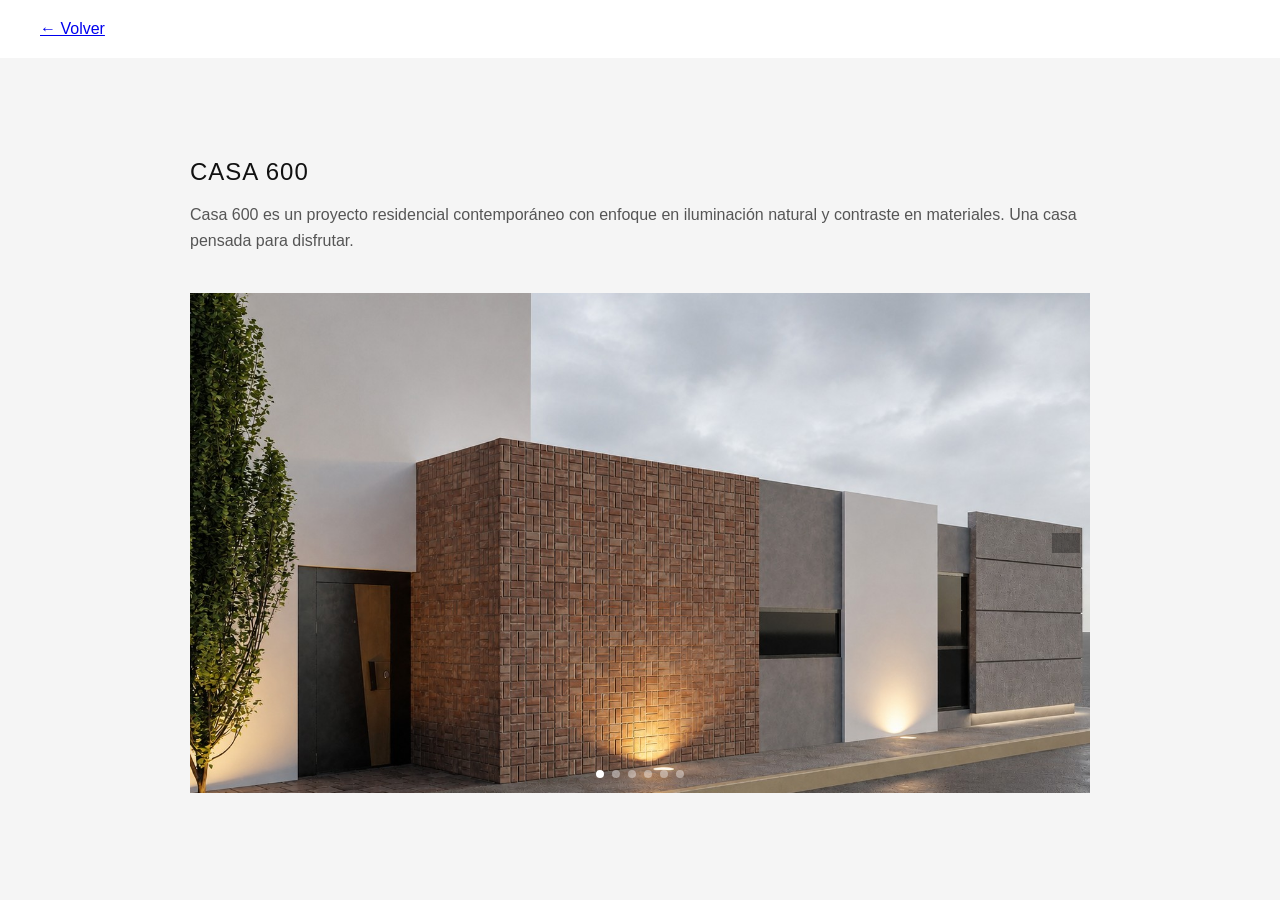
==== Proyectos/Casa 600.html @ d4c2d1f9 "Subir sitio web de Pineda Arquitectos" ====
<!DOCTYPE html>
<html lang="es">
<head>
<meta charset="UTF-8">
<title>CASA 600</title>
<link rel="stylesheet" href="../styles.css">
</head>

<body>

<header>
<a href="../index.html">← Volver</a>
</header>

<section class="proyecto-detalle">

<h1>CASA 600</h1>

<p>
Casa 600 es un proyecto residencial contemporáneo con enfoque en iluminación natural y contraste en materiales. Una casa pensada para disfrutar.
</p>


<div class="slider">
    <button class="prev"></button>
    <div class="slides-wrapper">

<img class="slide active" src="../assets/images/proyecto1.jpg" alt="">
<img class="slide" src="../assets/images/proyecto2.jpg" alt="">
<img class="slide" src="../assets/images/proyecto4.jpg" alt="">
<img class="slide" src="../assets/images/proyecto5.jpg" alt="">
<img class="slide" src="../assets/images/proyecto7.jpg" alt="">
<img class="slide" src="../assets/images/proyecto8.jpg" alt="">




</div>

<button class="next"></button>

<!-- indicadores -->
 <div class="dots"></div>

</div>

</section>

<script>
document.addEventListener("DOMContentLoaded", () => {

const slides = document.querySelectorAll(".slide");
const prev = document.querySelector(".prev");
const next = document.querySelector(".next");
const dotsContainer = document.querySelector(".dots");

let index = 0;

// Crear dots
slides.forEach((_, i) => {
const dot = document.createElement("div");
dot.classList.add("dot");
dotsContainer.appendChild(dot);

dot.addEventListener("click", () => {
index = i;
updateSlider();
});
});

const dots = document.querySelectorAll(".dot");

function updateSlider() {
slides.forEach(s => s.classList.remove("active"));
dots.forEach(d => d.classList.remove("active"));

slides[index].classList.add("active");
dots[index].classList.add("active");
}

function nextSlide() {
index = (index + 1) % slides.length;
updateSlider();
}

function prevSlideFn() {
index = (index - 1 + slides.length) % slides.length;
updateSlider();
}

next.addEventListener("click", nextSlide);
prev.addEventListener("click", prevSlideFn);

// SWIPE móvil
let startX = 0;

document.querySelector(".slider").addEventListener("touchstart", e => {
startX = e.touches[0].clientX;
});

document.querySelector(".slider").addEventListener("touchend", e => {
let endX = e.changedTouches[0].clientX;

if (startX - endX > 50) nextSlide();
if (endX - startX > 50) prevSlideFn();
});

updateSlider();

});
</script>


</body>
</html>
---- styles.css ----
body {
margin: 0;
font-family: "Century Gothic", CenturyGothic, AppleGothic, sans-serif;
background: #f5f5f5;
color: #111;
}

header {
display: flex;
justify-content: space-between;
align-items: center;
padding: 20px 40px;
background: white;
}

.logo {
height: 40px;
}

nav a {
margin-left: 20px;
text-decoration: none;
color: #111;
}

.hero {
height: 90vh;
display: flex;
align-items: center;
padding: 0 80px;

background-image: url("assets/images/proyecto1.jpg");
background-size: cover;
background-position: center;
background-repeat: no-repeat;

position: relative;
}

.hero::before {
content: "";
position: absolute;
inset: 0;
background: rgba(0,0,0,0.35);
}

.hero-content {
position: relative;
z-index: 1;
color: #fff;
}

.btn-hero {
color: #fff;
text-decoration: none;
border: 1px solid #fff;
padding: 12px 24px;
display: inline-block;
transition: 0.3s;
}

.btn-hero:visited {
color: #fff;
}

.btn-hero:hover {
background: #fff;
color: #111;
}

h1, h2, h3 {
letter-spacing: 1px;
font-weight: 400;
}
.proyectos {
padding: 80px 40px;
background: #fff;
}

.proyectos h2 {
margin-bottom: 40px;
}

.grid-proyectos {
display: grid;
grid-template-columns: repeat(3, 1fr);
gap: 20px;
}

.proyecto img {
width: 100%;
height: 300px;
object-fit: cover;
display: block;
}

.proyecto h3 {
margin-top: 10px;
font-weight: 400;
}

.nosotros {
padding: 120px 80px;
display: flex;
gap: 80px;
align-items: center;
background: #f5f5f5;
}

/* Imagen del arquitecto */
.img-arquitecto {
width: 280px;
height: 350px;
object-fit: cover;
filter: grayscale(100%);
}

/* Nombre debajo */
.perfil-arquitecto h3 {
margin-top: 15px;
font-weight: 80px;
letter-spacing: 1px;
text-align: center;
}

/* Texto */
.nosotros-content {
max-width: 600px;
}

.nosotros h2 {
font-size: 36px;
margin-bottom: 30px;
font-weight: 400;
letter-spacing: 1px;
text-justify: distribute-all-lines;
}

.nosotros p {
line-height: 1.2;
color: #444;
margin-bottom: 12px;
}

.frase-arquitecto {
margin-top: 10px;
font-size: 14px;
color: #666;
font-style: italic;
text-align: center;
max-width: 260px;
}


.proyecto a {
text-decoration: none;
color: inherit;
}

.proyecto-detalle {
padding: 80px;
max-width: 900px;
margin: auto;
}

.proyecto-detalle h1 {
font-weight: 400;
margin-bottom: 10px;
}

.proyecto-detalle p {
color: #555;
margin-bottom: 40px;
line-height: 1.6;
}

.proyecto-detalle img {
width: 100%;
margin-bottom: 20px;
display: block;
}

.slider {
position: relative;
width: 100%;
height: 500px;
overflow: hidden;
}

.slide {
position: absolute;
top: 0;
left: 0;

width: 100%;
height: 100%;
object-fit: cover;

opacity: 0;
transition: opacity 0.8s ease;
}

.slide.active {
opacity: 1;
}


.slider {
position: relative;
width: 100%;
height: 500px;
overflow: hidden;
}

.slide {
position: absolute;
width: 100%;
height: 100%;
object-fit: cover;
opacity: 0;
transition: opacity 0.6s ease;
}

.slide.active {
opacity: 1;
}

/* BOTONES */
.prev, .next {
position: absolute;
top: 50%;
transform: translateY(-50%);
background: rgba(0,0,0,0.3);
color: white;
border: none;
font-size: 30px;
padding: 10px 15px;
cursor: pointer;
z-index: 10;
}

.prev { left: 10px; }
.next { right: 10px; }

.prev:hover, .next:hover {
background: rgba(0,0,0,0.6);
}

.slider {
position: relative;
width: 100%;
height: 500px;
overflow: hidden;
}

.slides-wrapper {
width: 100%;
height: 100%;
position: relative;
}

.slide {
position: absolute;
width: 100%;
height: 100%;
object-fit: cover;
opacity: 0;
transition: opacity 0.6s ease;
}

.slide.active {
opacity: 1;
}

/* FLECHAS */
.prev, .next {
position: absolute;
top: 50%;
transform: translateY(-50%);
z-index: 10;
background: rgba(0,0,0,0.3);
color: white;
border: none;
font-size: 28px;
padding: 10px 14px;
cursor: pointer;
}

.prev { left: 10px; }
.next { right: 10px; }

/* DOTS */
.dots {
position: absolute;
bottom: 15px;
width: 100%;
display: flex;
justify-content: center;
gap: 8px;
z-index: 10;
}

.dot {
width: 8px;
height: 8px;
border-radius: 50%;
background: rgba(255,255,255,0.4);
cursor: pointer;
}

.dot.active {
background: white;
}

.contacto {
padding: 120px 80px;
background: #f5f5f5;
}

.contacto h2 {
font-weight: 400;
margin-bottom: 20px;
}

.contacto-texto {
max-width: 600px;
color: #555;
line-height: 1.6;
margin-bottom: 60px;
}

.contacto-grid {
display: grid;
grid-template-columns: 1fr 1fr;
gap: 60px;
}

/* INFO */
.contacto-info p {
margin-bottom: 15px;
color: #333;
}

/* FORM */
.contacto-form {
display: flex;
flex-direction: column;
gap: 15px;
}

.contacto-form input,
.contacto-form textarea {
padding: 12px;
border: 1px solid #ccc;
font-family: inherit;
}

.contacto-form textarea {
min-height: 120px;
resize: none;
}

.contacto-form button {
padding: 12px;
border: 1px solid #111;
background: transparent;
cursor: pointer;
transition: 0.3s;
}

.contacto-form button:hover {
background: #111;
color: #fff;
}

.anim-section {
opacity: 0;
transform: translateY(30px);
transition: opacity 0.8s ease, transform 0.8s ease;
}

.anim-section.visible {
opacity: 1;
transform: translateY(0);
}

.contacto{
padding:140px 80px;
background:#ffffff;
text-align:center;
}

.contacto-contenido{
max-width:700px;
margin:auto;
display:flex;
flex-direction: column;
align-items: center;
}

.contacto h2{
font-size:38px;
font-weight:400;
margin-bottom:25px;
}

.contacto-texto{
max-width: 55opx;
text-align: center;
color:#555;
line-height:1.8;
margin-bottom:45px;

}

.whatsapp-btn{

display:inline-flex;
align-items:center;
justify-content:center;

padding:15px 36px;

border:1px solid #111;

background:#111;

color:#fff;

text-decoration:none;

font-size:15px;

letter-spacing:1px;

transition:.35s;
}

.whatsapp-btn:hover{

background:transparent;

color:#111;

}

.contacto-info{

margin-top:50px;

}

.contacto-info p{

margin:8px 0;

color:#666;

}

footer{
background:#e6e6e6;
color:#fff;
padding:70px 20px;
text-align:center;
}

.footer-logo{
height:50px;
margin-bottom:25px;
}

footer p{
color:#d0d0d0;
margin:15px 0;
line-height:1.6;
}

footer small{
display:block;
margin-top:35px;
color:#8f8f8f;
letter-spacing:1px;
}

.footer-redes{
display:flex;
justify-content:center;
gap:30px;
margin-top:30px;
}

.footer-redes img{
width:24px;
height:24px;
opacity:.7;
transition:.3s;
}

.footer-redes img:hover{
opacity:1;
transform:translateY(-2px);
}

/* ========================= */
/* CÓMO TRABAJAMOS */
/* ========================= */

.proceso{
padding:120px 80px;
background:#ffffff;
}

.proceso h2{
text-align:center;
font-size:38px;
font-weight:400;
margin-bottom:80px;
letter-spacing:1px;
}

.proceso-grid{

display:grid;

grid-template-columns:repeat(4,1fr);

gap:50px;

}

.paso{

border-top:1px solid #d9d9d9;

padding-top:25px;

}

.paso span{

display:block;

font-size:52px;

color:#cfcfcf;

margin-bottom:20px;

font-weight:300;

}

.paso h3{

font-size:22px;

font-weight:400;

margin-bottom:15px;

}

.paso p{

color:#666;

line-height:1.8;

font-size:15px;

}
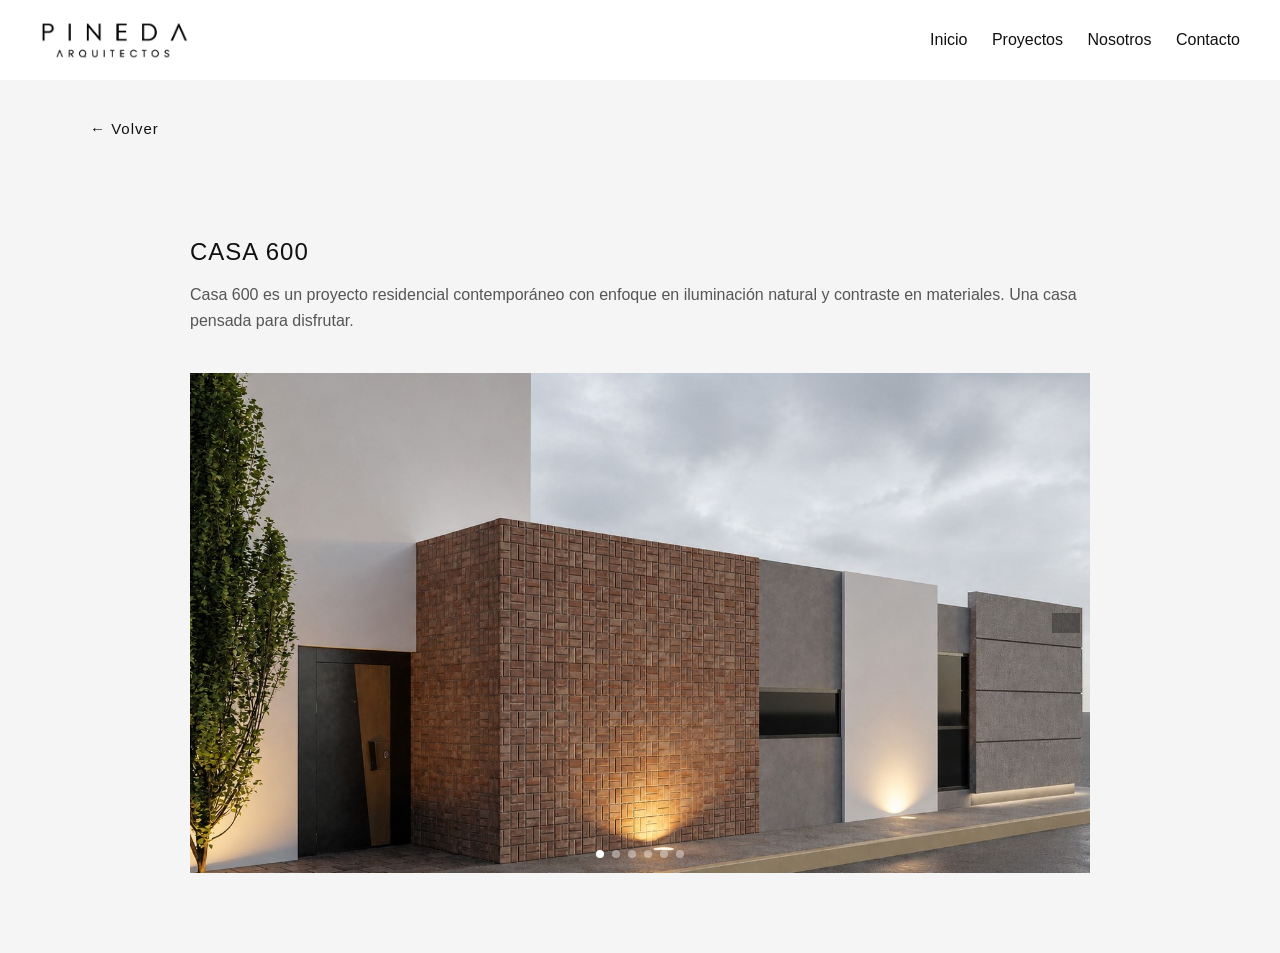
==== commit 68138277: "Actualización de página" ====
--- a/Proyectos/Casa 600.html
+++ b/Proyectos/Casa 600.html
@@ -4,13 +4,32 @@
 <meta charset="UTF-8">
 <title>CASA 600</title>
 <link rel="stylesheet" href="../styles.css">
+<link rel="icon" href="../assets/logo/logo2.png" type="image/png">
+<link rel="icon" href="../assets/logo/logo2.png" type="image/png">
 </head>
 
 <body>
 
 <header>
-<a href="../index.html">← Volver</a>
+
+<img src="../assets/logo/logo.png" alt="Logo" class="logo">
+
+<nav>
+<a href="../index.html#inicio">Inicio</a>
+<a href="../index.html#proyectos">Proyectos</a>
+<a href="../index.html#nosotros">Nosotros</a>
+<a href="../index.html#contacto">Contacto</a>
+</nav>
+
 </header>
+
+<section class="volver">
+
+<a href="../index.html" class="btn-volver">
+← Volver
+</a>
+
+</section>
 
 <section class="proyecto-detalle">
 
--- a/styles.css
+++ b/styles.css
@@ -28,13 +28,29 @@
 display: flex;
 align-items: center;
 padding: 0 80px;
-
-background-image: url("assets/images/proyecto1.jpg");
-background-size: cover;
-background-position: center;
-background-repeat: no-repeat;
-
 position: relative;
+overflow: hidden;
+}
+
+.hero-slider{
+position:absolute;
+inset:0;
+}
+
+.hero-slide{
+position:absolute;
+inset:0;
+
+background-size:cover;
+background-position:center;
+background-repeat:no-repeat;
+
+opacity:0;
+transition:opacity 2s ease;
+}
+
+.hero-slide.active{
+opacity:1;
 }
 
 .hero::before {
@@ -42,11 +58,12 @@
 position: absolute;
 inset: 0;
 background: rgba(0,0,0,0.35);
+z-index:1;
 }
 
 .hero-content {
 position: relative;
-z-index: 1;
+z-index: 2;
 color: #fff;
 }
 
@@ -88,11 +105,27 @@
 }
 
 .proyecto img {
-width: 100%;
-height: 300px;
-object-fit: cover;
-display: block;
-}
+  width: 100%;
+  height: 300px;
+  object-fit: cover;
+  display: block;
+}
+
+.proyecto a {
+  display: block;
+  text-decoration: none;
+  color: inherit;
+  transition: transform 0.5s cubic-bezier(0.2, 0.8, 0.2, 1);
+}
+
+.proyecto a:hover {
+  transform: scale(1.04);
+}
+
+.proyecto a:active {
+  transform: scale(0.95);
+}
+
 
 .proyecto h3 {
 margin-top: 10px;
@@ -126,7 +159,10 @@
 /* Texto */
 .nosotros-content {
 max-width: 600px;
-}
+text-align: justify;
+  transform: translateY(-53px); /* 👈 lo sube un poco */
+}
+
 
 .nosotros h2 {
 font-size: 36px;
@@ -134,21 +170,24 @@
 font-weight: 400;
 letter-spacing: 1px;
 text-justify: distribute-all-lines;
+
 }
 
 .nosotros p {
 line-height: 1.2;
 color: #444;
 margin-bottom: 12px;
+text-align: justify;
+hyphens: auto;
 }
 
 .frase-arquitecto {
-margin-top: 10px;
+margin-top: 15px;
 font-size: 14px;
 color: #666;
 font-style: italic;
 text-align: center;
-max-width: 260px;
+max-width: 500px;
 }
 
 
@@ -312,10 +351,6 @@
 background: white;
 }
 
-.contacto {
-padding: 120px 80px;
-background: #f5f5f5;
-}
 
 .contacto h2 {
 font-weight: 400;
@@ -375,8 +410,10 @@
 
 .anim-section {
 opacity: 0;
-transform: translateY(30px);
-transition: opacity 0.8s ease, transform 0.8s ease;
+transform: translateY(40px);
+transition: opacity 1s cubic-bezier(0.2, 0.8, 0.2, 1), transform 1s cubic-bezier(0.2, 0.8, 0.2, 1);
+will-change: opacity, transform;
+
 }
 
 .anim-section.visible {
@@ -463,6 +500,10 @@
 color:#fff;
 padding:70px 20px;
 text-align:center;
+display: flex;
+flex-direction: column;
+align-items: center;
+justify-content: center;
 }
 
 .footer-logo{
@@ -570,3 +611,102 @@
 font-size:15px;
 
 }
+
+img {
+max-width: 100%;
+height: auto;
+display: block;
+}
+
+@media (max-width: 768px) {
+
+/* HEADER */
+header {
+flex-direction: column;
+gap: 10px;
+padding: 20px;
+}
+
+nav a {
+margin-left: 10px;
+font-size: 14px;
+}
+
+/* HERO */
+.hero {
+padding: 40px 20px;
+height: 70vh;
+}
+
+/* PROYECTOS */
+.grid-proyectos {
+grid-template-columns: 1fr;
+}
+
+.proyectos {
+padding: 60px 20px;
+}
+
+/* NOSOTROS */
+.nosotros {
+flex-direction: column;
+padding: 60px 20px;
+gap: 30px;
+}
+
+.img-arquitecto {
+width: 100%;
+height: auto;
+}
+
+/* PROCESO */
+.proceso-grid {
+grid-template-columns: 1fr;
+gap: 30px;
+}
+
+/* CONTACTO */
+.contacto-grid {
+grid-template-columns: 1fr;
+}
+
+.contacto {
+padding: 80px 20px;
+}
+
+/* SLIDER */
+.slider {
+height: 300px;
+}
+
+}
+
+body {
+  opacity: 1;
+  transform: scale(1);
+  transition: opacity 0.45s ease, transform 0.45s ease;
+}
+
+body.fade-out {
+  opacity: 0;
+  transform: scale(1.02);
+}
+
+.volver{
+max-width:1100px;
+margin:40px auto 0;
+padding:0 40px;
+}
+
+.btn-volver{
+display:inline-block;
+text-decoration:none;
+color:#111;
+font-size:15px;
+letter-spacing:1px;
+transition:.3s;
+}
+
+.btn-volver:hover{
+opacity:.6;
+}
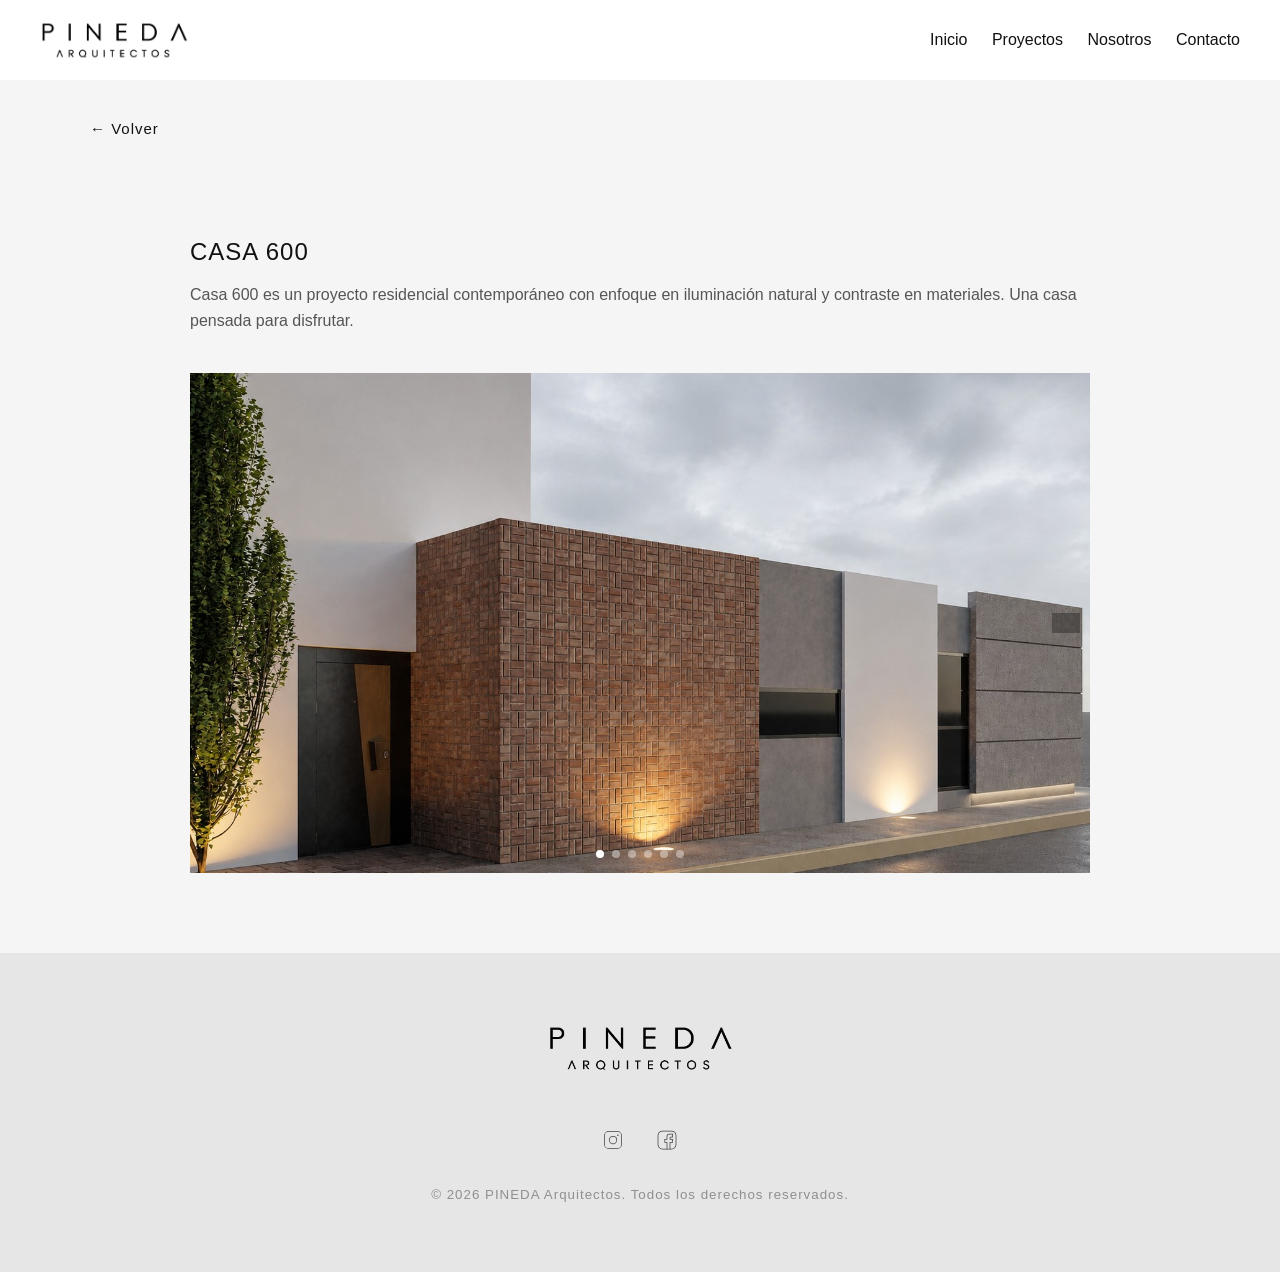
==== commit 3961e420: "Actualización" ====
--- a/Proyectos/Casa 600.html
+++ b/Proyectos/Casa 600.html
@@ -64,6 +64,27 @@
 </div>
 
 </section>
+
+<footer>
+
+<img src="../assets/logo/logo.png" class="footer-logo" alt="Pineda Arquitectos">
+
+
+<div class="footer-redes">
+
+<a href="https://www.instagram.com/pineda.arquitectos/" target="_blank">
+<img src="../assets/images/instagram.svg" alt="Instagram">
+</a>
+
+<a href="https://www.facebook.com/pinedaarquitectos" target="_blank">
+<img src="../assets/images/facebook.svg" alt="Facebook">
+</a>
+
+</div>
+
+<small>© 2026 PINEDA Arquitectos. Todos los derechos reservados.</small>
+
+</footer>
 
 <script>
 document.addEventListener("DOMContentLoaded", () => {
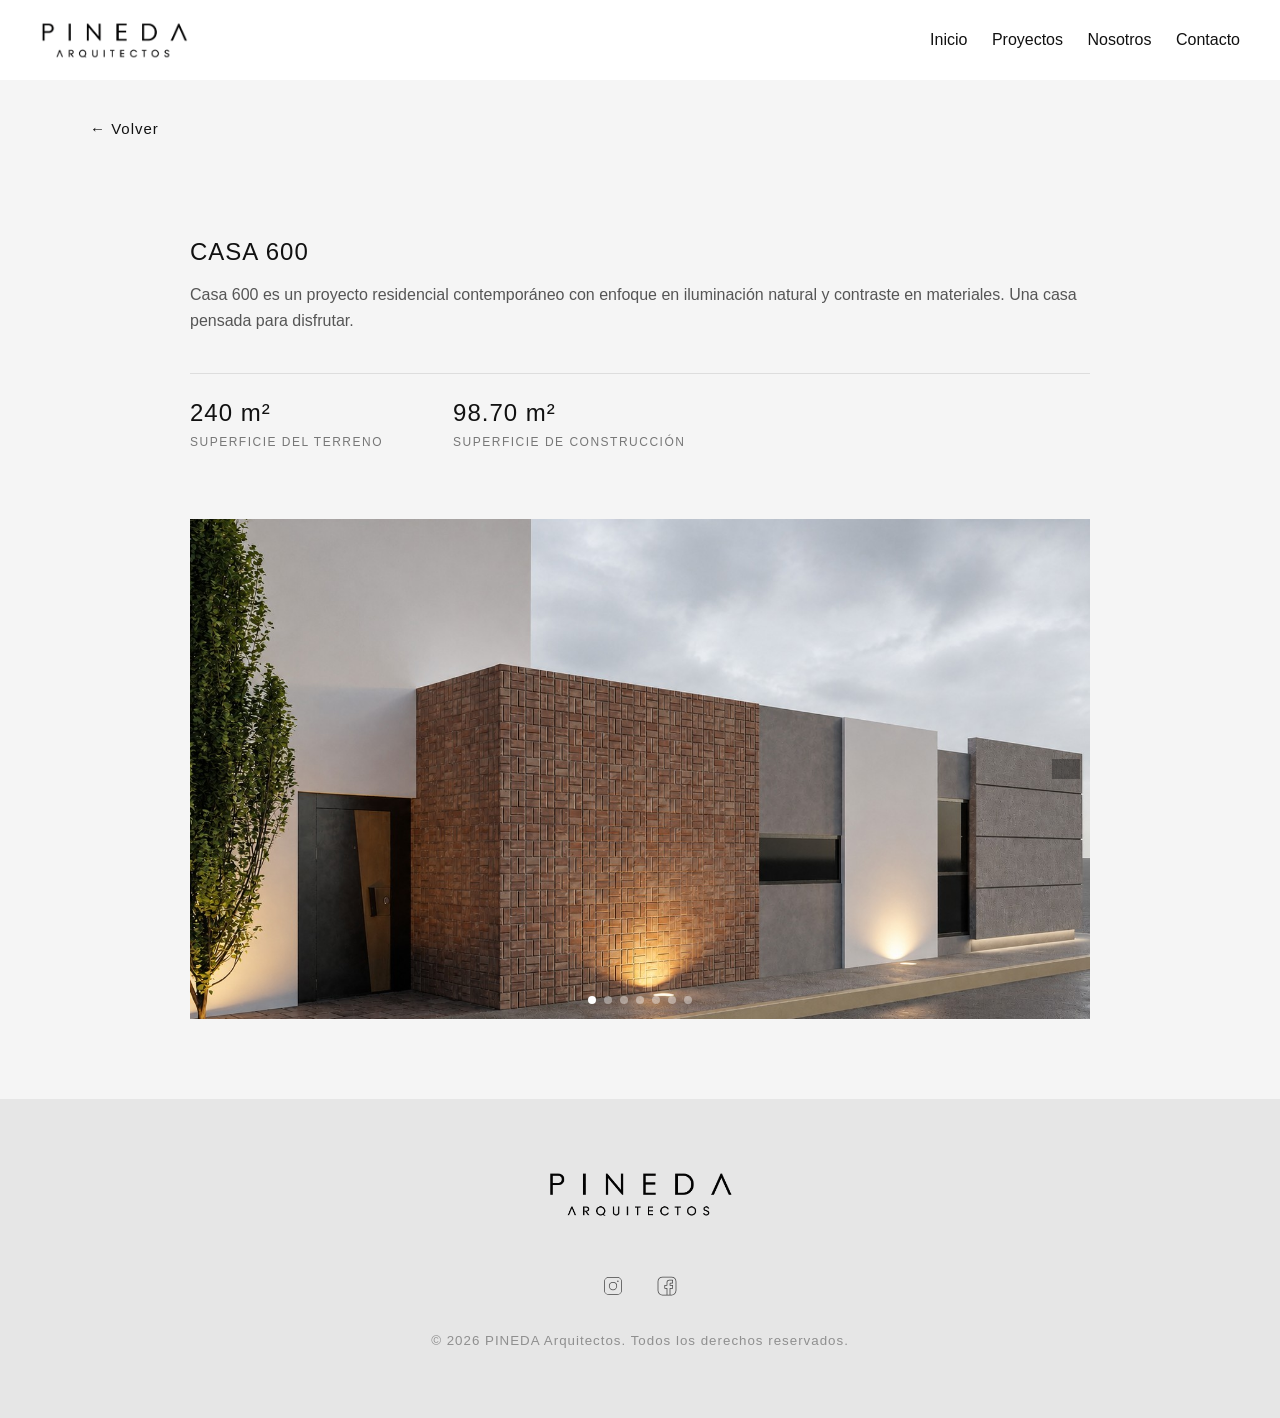
==== commit 27e91608: "actualizacion" ====
--- a/Proyectos/Casa 600.html
+++ b/Proyectos/Casa 600.html
@@ -39,6 +39,19 @@
 Casa 600 es un proyecto residencial contemporáneo con enfoque en iluminación natural y contraste en materiales. Una casa pensada para disfrutar.
 </p>
 
+<div class="datos-proyecto">
+
+<div class="dato">
+    <strong>240 m²</strong>
+    <span>Superficie del terreno</span>
+</div>
+
+<div class="dato">
+    <strong>98.70 m²</strong>
+    <span>Superficie de construcción</span>
+</div>
+
+</div>
 
 <div class="slider">
     <button class="prev"></button>
@@ -50,6 +63,7 @@
 <img class="slide" src="../assets/images/proyecto5.jpg" alt="">
 <img class="slide" src="../assets/images/proyecto7.jpg" alt="">
 <img class="slide" src="../assets/images/proyecto8.jpg" alt="">
+<img class="slide" src="../assets/images/plantaarq.jpg" alt="">
 
 
 
--- a/styles.css
+++ b/styles.css
@@ -548,8 +548,8 @@
 /* ========================= */
 
 .proceso{
-padding:120px 80px;
-background:#ffffff;
+padding:60px 8% 120px;
+background:#f5f5f5;
 }
 
 .proceso h2{
@@ -621,15 +621,24 @@
 @media (max-width: 768px) {
 
 /* HEADER */
-header {
-flex-direction: column;
-gap: 10px;
-padding: 20px;
-}
-
-nav a {
-margin-left: 10px;
-font-size: 14px;
+header{
+    flex-direction:column;
+    justify-content:center;
+    align-items:center;
+    padding:20px;
+    width:100%;
+    box-sizing:border-box;
+}
+
+nav{
+    display:flex;
+    flex-wrap:wrap;
+    justify-content:center;
+    gap:18px;
+}
+
+nav a{
+    margin:0;
 }
 
 /* HERO */
@@ -709,4 +718,460 @@
 
 .btn-volver:hover{
 opacity:.6;
-}+}
+
+/*==========================
+        SERVICIOS
+==========================*/
+
+.servicios{
+
+    padding:120px 8%;
+    background:#fff;
+
+}
+
+.servicios-titulo{
+
+    text-align:center;
+    margin-bottom:120px;
+
+}
+
+.servicios-titulo h2{
+
+    font-size:48px;
+    margin-bottom:20px;
+
+}
+
+.servicios-titulo p{
+
+    color:#777;
+    max-width:650px;
+    margin:auto;
+    line-height:1.8;
+
+}
+
+.servicio{
+
+    display:flex;
+    align-items:center;
+    justify-content:space-between;
+
+    gap:80px;
+
+    margin-bottom:60px;
+
+}
+
+.servicio:last-child{
+  margin-bottom: 001px;
+  
+}
+
+.reverse{
+
+    flex-direction:row-reverse;
+
+}
+
+.servicio-imagen{
+
+    flex:1;
+
+}
+
+.servicio-imagen img{
+
+    width:100%;
+    max-width:550px;
+
+    display:block;
+    margin:auto;
+
+    transition:.45s;
+
+}
+
+.servicio-imagen img:hover{
+
+    transform:scale(1.04);
+
+}
+
+.servicio-info{
+
+    flex:1;
+
+}
+
+.servicio-info h3{
+
+    font-size:38px;
+    margin-bottom:25px;
+
+}
+
+.servicio-info p{
+
+    color:#666;
+    line-height:1.8;
+
+    margin-bottom:30px;
+
+}
+
+.servicio-info a{
+
+    color:#000;
+    text-decoration:none;
+
+    border-bottom:1px solid #000;
+
+    padding-bottom:5px;
+
+    transition:.35s;
+
+}
+
+.servicio-info a:hover{
+
+    letter-spacing:2px;
+
+}
+
+@media(max-width:900px){
+
+.servicio,
+.reverse{
+
+    flex-direction:column;
+
+}
+
+.servicio-info{
+
+    text-align:center;
+
+}
+
+.servicio-imagen img{
+
+    max-width:90%;
+
+}
+
+.servicios-titulo h2{
+
+    font-size:36px;
+
+}
+
+.servicio-info h3{
+
+    font-size:30px;
+
+}
+
+}
+
+/*====================================
+        ANIMACIÓN SERVICIOS
+====================================*/
+
+.servicio.reveal .servicio-imagen{
+
+    opacity:0;
+    transform:translateX(-80px);
+
+    transition:
+        opacity 1s ease,
+        transform 1s ease;
+
+}
+
+.servicio.reveal .servicio-info{
+
+    opacity:0;
+    transform:translateX(80px);
+
+    transition:
+        opacity 1s ease .2s,
+        transform 1s ease .2s;
+
+}
+
+/* Cuando el servicio es reverse */
+
+.servicio.reverse.reveal .servicio-imagen{
+
+    transform:translateX(80px);
+
+}
+
+.servicio.reverse.reveal .servicio-info{
+
+    transform:translateX(-80px);
+
+}
+
+/* Estado visible */
+
+.servicio.reveal.active .servicio-imagen{
+
+    opacity:1;
+    transform:translateX(0);
+
+}
+
+.servicio.reveal.active .servicio-info{
+
+    opacity:1;
+    transform:translateX(0);
+
+}
+
+/*==================================
+        FINANCIAMIENTO
+===================================*/
+
+.financiamiento{
+
+    padding:120px 8%;
+    background:#ffffff;
+
+}
+
+.financiamiento-header{
+
+    text-align:center;
+    margin-bottom:80px;
+
+}
+
+.financiamiento-header h2{
+
+    font-size:48px;
+    margin-bottom:20px;
+
+}
+
+.financiamiento-header p{
+
+    max-width:650px;
+    margin:auto;
+    color:#666;
+    line-height:1.8;
+
+}
+
+.financiamiento-grid{
+
+    display:grid;
+    grid-template-columns:repeat(3,1fr);
+
+}
+
+.financiamiento-item{
+
+    text-align:center;
+
+    padding:0 45px;
+
+}
+
+.financiamiento-item:not(:last-child){
+
+    border-right:1px solid #e5e5e5;
+
+}
+
+.icono{
+
+    width:65px;
+    height:65px;
+
+    margin:0 auto 30px;
+
+    color:#111;
+
+}
+
+.icono svg{
+
+    width:100%;
+    height:100%;
+
+    transition:.35s ease;
+
+}
+
+.financiamiento-item:hover .icono svg{
+
+    transform:translateY(-4px);
+
+}
+
+.financiamiento-item h3{
+
+    font-size:24px;
+
+    margin-bottom:18px;
+
+    font-weight:500;
+
+}
+
+.financiamiento-item p{
+
+    color:#666;
+
+    line-height:1.8;
+
+}
+
+@media (max-width:900px){
+
+    .financiamiento-grid{
+
+        grid-template-columns:1fr;
+
+        gap:70px;
+
+    }
+
+    .financiamiento-item{
+
+        border-right:none !important;
+
+        padding:0;
+
+    }
+
+    .financiamiento-header h2{
+
+        font-size:36px;
+
+    }
+
+}
+
+.hero{
+    position: relative;
+}
+
+.hero-stats{
+    position: absolute;
+    right: 60px;
+    bottom: 40px;
+
+    display: flex;
+    gap: 50px;
+
+    color: #fff;
+    z-index: 10;
+}
+
+.stat{
+    display: flex;
+    flex-direction: column;
+    align-items: flex-end;
+}
+
+.stat span{
+    font-size: 1.8rem;
+    font-weight: 600;
+    line-height: 1;
+    letter-spacing: 1px;
+}
+
+.stat small{
+    margin-top: 6px;
+    font-size: .75rem;
+    font-weight: 300;
+    text-transform: uppercase;
+    letter-spacing: 2px;
+    opacity: .75;
+}
+
+/* ======== CELULAR ======== */
+
+@media (max-width: 768px){
+
+    /* Estadísticas */
+    .hero-stats{
+        left: 0;
+        right: 0;
+        bottom: 20px;
+
+        display: flex;
+        justify-content: space-evenly;
+        align-items: right;
+
+        gap: 10;
+        padding: 0 20px;
+    }
+
+    .stat{
+        align-items: center;
+        text-align: center;
+    }
+
+    .stat span{
+        font-size: 1.7rem;
+    }
+
+    .stat small{
+        font-size: .50rem;
+        letter-spacing: 1px;
+        line-height: 1.3;
+    }
+
+}
+
+.datos-proyecto {
+    display: flex;
+    gap: 70px;
+    margin-top: 40px;
+    padding-top: 25px;
+    border-top: 1px solid #ddd;
+}
+
+.dato {
+    display: flex;
+    flex-direction: column;
+}
+
+.dato strong {
+    font-size: 24px;
+    font-weight: 400;
+    letter-spacing: 1px;
+    margin-bottom: 8px;
+}
+
+.dato span {
+    font-size: 12px;
+    color: #777;
+    text-transform: uppercase;
+    letter-spacing: 1.5px;
+}
+
+@media (max-width: 768px) {
+
+    .datos-proyecto {
+        gap: 35px;
+        flex-wrap: wrap;
+    }
+
+    .dato strong {
+        font-size: 21px;
+    }
+
+}
+
+.datos-proyecto {
+    margin-bottom: 70px;
+}
+
